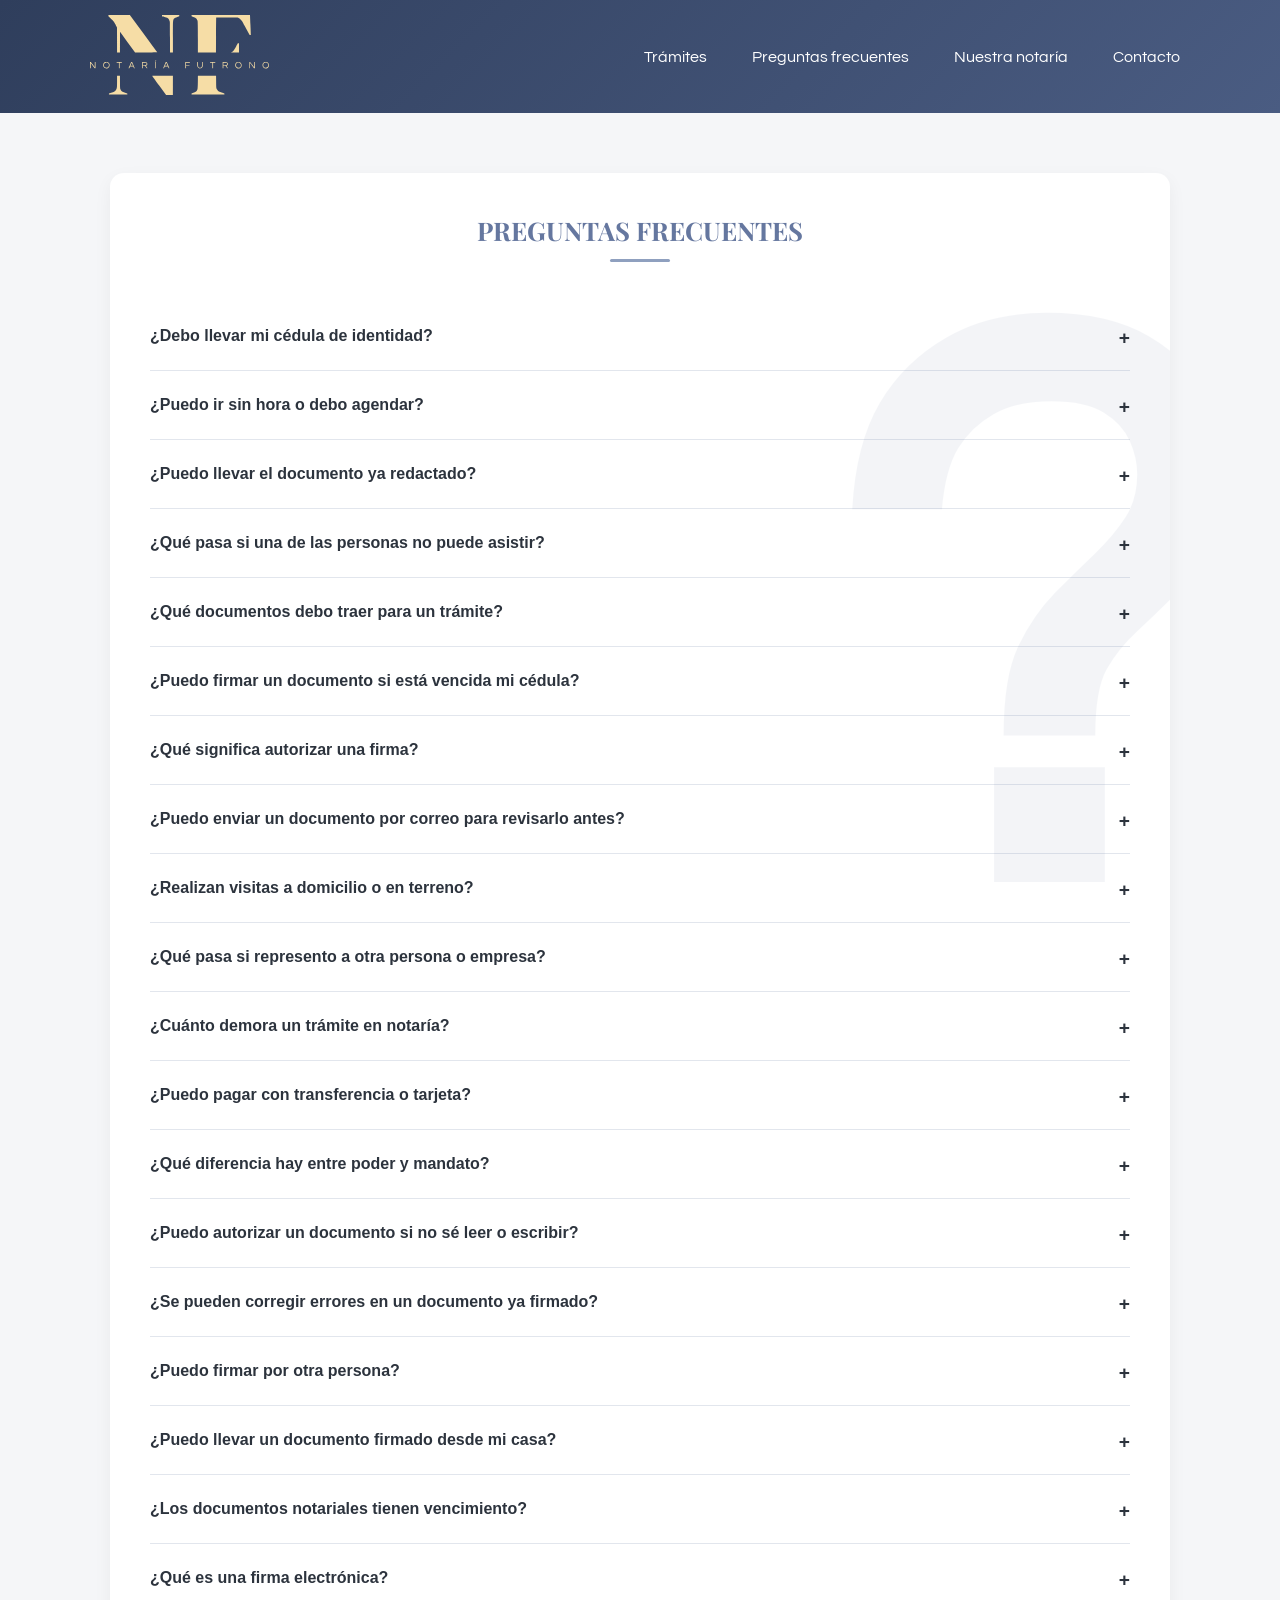
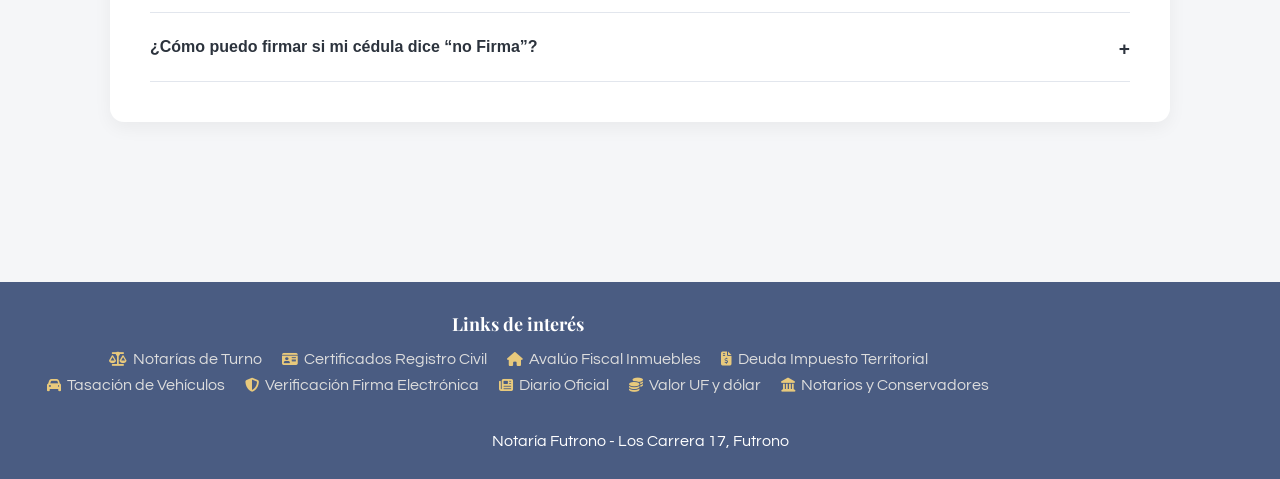
==== faq.html @ 1c9e5e02 "30/3 21:51" ====
<!DOCTYPE html>
<html lang="es">
<head>
    <meta charset="UTF-8">
    <title>Notaría Futrono</title>
    <meta name="viewport" content="width=device-width, initial-scale=1.0">
    <link rel="stylesheet" href="https://cdnjs.cloudflare.com/ajax/libs/font-awesome/6.5.0/css/all.min.css">
    <link rel="stylesheet" href="styles.css">
    <link rel="icon" href="/Carrusel/LOGO NOTARÍA FUTRONO.svg" type="image/png">
    <link rel="preconnect" href="https://fonts.googleapis.com">
    <link rel="preconnect" href="https://fonts.gstatic.com" crossorigin>
    <link href="https://fonts.googleapis.com/css2?family=Playfair+Display:ital,wght@0,400..900;1,400..900&family=Questrial&display=swap" rel="stylesheet">
</head>

<body class="site-body">

        <!-- ================= HEADER ================= -->
    <header class="site-header">
        <div class="header-inner">
            <a href="index.html">
                <img src="Carrusel/LOGO NOTARÍA FUTRONO.svg" alt="Logo Notaría" class="logo-image">
            </a>
            <button class="menu-toggle" aria-label="Abrir menú">
                <span class="bar"></span>
                <span class="bar"></span>
                <span class="bar"></span>
            </button>

            <nav class="main-navigation" id="mainNav">
                <ul class="nav-list">

                    <li class="nav-item">
                        <a href="tramites.html" class="nav-link">Trámites</a>
                    </li>

                    <li class="nav-item">
                        <a href="faq.html" class="nav-link">Preguntas frecuentes</a>
                    </li>

                    <li class="nav-item">
                        <a href="notaria.html" class="nav-link">Nuestra notaría</a>
                    </li>

                    <li class="nav-item">
                        <a href="index.html#contacto" class="nav-link">Contacto</a>
                    </li>

                </ul>
            </nav>

        </div>
    </header>

    <main class="site-main">
        <div class="content-wrapper">
            <section id="preguntas" class="section section-faq">
                <h2 class="faq-title">PREGUNTAS FRECUENTES</h2>

                <div class="faq-item">
                    <button class="faq-question">
                        ¿Debo llevar mi cédula de identidad?
                    </button>
                    <div class="faq-answer">
                        <p>
                            Sí. Es obligatorio presentar su cédula de identidad vigente y en buen estado para realizar cualquier trámite en notaría.
                        </p>
                    </div>
                </div>

                <div class="faq-item">
                    <button class="faq-question">
                        ¿Puedo ir sin hora o debo agendar?
                    </button>
                    <div class="faq-answer">
                        <p>
                            Puede asistir sin hora, ya que la atención de instrumentos privados es por orden de llegada. Sin embargo, también puede agendar o coordinar previamente por correo electrónico.
                        </p>
                    </div>
                </div>

                <div class="faq-item">
                    <button class="faq-question">
                        ¿Puedo llevar el documento ya redactado?
                    </button>
                    <div class="faq-answer">
                        <p>
                            Sí. Puede traer su documento listo para firma o solicitar que sea redactado en la notaría.
                        </p>
                    </div>
                </div>

                <div class="faq-item">
                    <button class="faq-question">
                        ¿Qué pasa si una de las personas no puede asistir?
                    </button>
                    <div class="faq-answer">
                        <p>
                            En ese caso, puede otorgarse un poder o mandato para que otra persona actúe en su representación. Tratándose de documentos privados, también existe la alternativa de firma electrónica. En estos casos, una de las partes puede firmar el documento en la notaría, el cual luego será enviado con firma electrónica avanzada a la otra parte, quien podrá firmar en otra notaría.
                        </p>
                    </div>
                </div>

                <div class="faq-item">
                    <button class="faq-question">
                        ¿Qué documentos debo traer para un trámite?
                    </button>
                    <div class="faq-answer">
                        <p>
                            Debe traer su cédula de identidad y todos los antecedentes necesarios según el trámite, como datos de las partes, documentos del bien, contratos, entre otros 
                        </p>
                    </div>
                </div>

                <div class="faq-item">
                    <button class="faq-question">
                        ¿Puedo firmar un documento si está vencida mi cédula?
                    </button>
                    <div class="faq-answer">
                        <p>
                            No. Para realizar trámites notariales, su cédula de identidad debe encontrarse vigente y en buen estado
                        </p>
                    </div>
                </div>

                <div class="faq-item">
                    <button class="faq-question">
                        ¿Qué significa autorizar una firma?
                    </button>
                    <div class="faq-answer">
                        <p>
                            Significa que el notario certifica que la firma en el documento corresponde a la persona que la suscribe, otorgándole validez legal.
                        </p>
                    </div>
                </div>

                <div class="faq-item">
                    <button class="faq-question">
                        ¿Puedo enviar un documento por correo para revisarlo antes?
                    </button>
                    <div class="faq-answer">
                        <p>
                            Sí. Puede enviar su documento por correo electrónico para revisión previa, lo que facilita y agiliza su atención en la notaría.
                        </p>
                    </div>
                </div>

                <div class="faq-item">
                    <button class="faq-question">
                        ¿Realizan visitas a domicilio o en terreno?
                    </button>
                    <div class="faq-answer">
                        <p>
                            Sí. Se realizan visitas a domicilio o en terreno, previa coordinación y sujeto a disponibilidad. 
                        </p>
                    </div>
                </div>

                <div class="faq-item">
                    <button class="faq-question">
                        ¿Qué pasa si represento a otra persona o empresa?
                    </button>
                    <div class="faq-answer">
                        <p>
                            Debe acreditar la representación mediante el documento correspondiente, como un poder o mandato vigente. En el caso de empresas, se solicita certificado de vigencia con una antigüedad máxima de 6 meses.
                        </p>
                    </div>
                </div>

                <div class="faq-item">
                    <button class="faq-question">
                        ¿Cuánto demora un trámite en notaría?
                    </button>
                    <div class="faq-answer">
                        <p>
                            Depende del tipo de trámite. Los documentos simples se realizan en el momento, mientras que aquellos que requieren redacción pueden demorar desde el mismo día hasta 24 horas.
                        </p>
                    </div>
                </div>

                <div class="faq-item">
                    <button class="faq-question">
                        ¿Puedo pagar con transferencia o tarjeta?
                    </button>
                    <div class="faq-answer">
                        <p>
                            Sí. Se aceptan distintos medios de pago, como efectivo, transferencia electrónica y tarjetas, según disponibilidad.
                        </p>
                    </div>
                </div>

                <div class="faq-item">
                    <button class="faq-question">
                        ¿Qué diferencia hay entre poder y mandato?
                    </button>
                    <div class="faq-answer">
                        <p>
                            El poder es para gestiones específicas y generalmente de menor formalidad, mientras que el mandato puede otorgar facultades más amplias y suele formalizarse en escritura pública.
                        </p>
                    </div>
                </div>

                <div class="faq-item">
                    <button class="faq-question">
                        ¿Puedo autorizar un documento si no sé leer o escribir?
                    </button>
                    <div class="faq-answer">
                        <p>
                            Sí, pero se deben cumplir formalidades especiales. En estos casos, el notario debe asegurarse de que la persona comprenda el contenido del documento.
                        </p>
                    </div>
                </div>

                <div class="faq-item">
                    <button class="faq-question">
                        ¿Se pueden corregir errores en un documento ya firmado?
                    </button>
                    <div class="faq-answer">
                        <p>
                            No directamente. Si el documento ya fue firmado, generalmente se debe realizar uno nuevo o una rectificación formal.
                        </p>
                    </div>
                </div>

                <div class="faq-item">
                    <button class="faq-question">
                        ¿Puedo firmar por otra persona?
                    </button>
                    <div class="faq-answer">
                        <p>
                            Solo si cuenta con un poder o mandato vigente que lo autorice expresamente.
                        </p>
                    </div>
                </div>

                <div class="faq-item">
                    <button class="faq-question">
                        ¿Puedo llevar un documento firmado desde mi casa?
                    </button>
                    <div class="faq-answer">
                        <p>
                            No. Para que el documento tenga validez notarial, la firma debe realizarse en presencia del notario. Por eso, no se aceptan documentos firmados previamente fuera de la notaría.
                        </p>
                    </div>
                </div>

                <div class="faq-item">
                    <button class="faq-question">
                        ¿Los documentos notariales tienen vencimiento?
                    </button>
                    <div class="faq-answer">
                        <p>
                            Depende del documento. Algunos tienen plazo (como poderes), y otros no, pero pueden perder vigencia práctica con el tiempo.
                        </p>
                    </div>
                </div>

                <div class="faq-item">
                    <button class="faq-question">
                        ¿Qué es una firma electrónica?
                    </button>
                    <div class="faq-answer">
                        <p>
                            Es una forma digital de firmar documentos, que tiene la misma validez legal que una firma presencial, según la normativa vigente.
                        </p>
                    </div>
                </div>

                <div class="faq-item">
                    <button class="faq-question">
                        ¿Cómo puedo firmar si mi cédula dice “no Firma”?
                    </button>
                    <div class="faq-answer">
                        <p>
                            En caso de que, la persona no firme, o tenga dificultad para hacerlo, otra persona debe firmar a su ruego, de igual modo quien no firma estampará la impresión de su digito pulgar derecho a continuación de quien firma a su Ruego. La persona que firma debe tener la mayoría de edad y obviamente firmar.
                        </p>
                    </div>
                </div>

            </section>
        </div>
    </main>


    <!-- ================= FOOTER ================= -->
    <footer class="site-footer">
        <div class="footer-container">
            <div class="footer-links">
                <h2 class="footer-title">Links de interés</h2>

                <ul class="footer-links-list">
                    <li><a href="https://notariosyconservadores.cl/wp-content/uploads/2026/02/TURNOS.pdf"><i class="fas fa-balance-scale"></i> Notarías de Turno</a></li>
                    <li><a href="https://www.registrocivil.cl"><i class="fas fa-id-card"></i> Certificados Registro Civil</a></li>
                    <li><a href="https://www.sii.cl/servicios_online/1048-.html"><i class="fas fa-home"></i> Avalúo Fiscal Inmuebles</a></li>
                    <li><a href="https://www.tgr.cl/tramites-tgr/certificado-de-deuda-de-contribuciones/"><i class="fas fa-file-invoice-dollar"></i> Deuda Impuesto Territorial</a></li>
                    <li><a href="https://www.sii.cl/servicios_online/1049-.html"><i class="fas fa-car"></i> Tasación de Vehículos</a></li>
                    <li><a href="https://www4.sii.cl/validanotifInternet/"><i class="fas fa-shield-alt"></i> Verificación Firma Electrónica</a></li>
                    <li><a href="https://www.diariooficial.interior.gob.cl/#close"><i class="fas fa-newspaper"></i> Diario Oficial</a></li>
                    <li><a href="https://www.bcentral.cl/inicio"><i class="fas fa-coins"></i> Valor UF y dólar</a></li>
                    <li><a href="https://notariosyconservadores.cl"><i class="fas fa-landmark"></i> Notarios y Conservadores</a></li>
                </ul>

            </div>
            <p class="footer-text">Notaría Futrono - Los Carrera 17, Futrono</p>
        </div>
    </footer>

    <script>
        const toggle = document.querySelector(".menu-toggle");
        const nav = document.getElementById("mainNav");

        toggle.addEventListener("click", () => {
            nav.classList.toggle("active");
            toggle.classList.toggle("active");
        });
    </script>

    <script>
        const faqItems = document.querySelectorAll(".faq-item");

        faqItems.forEach(item => {
            const question = item.querySelector(".faq-question");

            question.addEventListener("click", () => {
                item.classList.toggle("active");
            });
        });
    </script>

    <script>
        let lastScroll = 0;
        const header = document.querySelector(".site-header");

        window.addEventListener("scroll", () => {
            const currentScroll = window.pageYOffset;

            if (currentScroll > lastScroll && currentScroll > 50) {
                // bajando
                header.classList.add("hidden");
            } else {
                // subiendo
                header.classList.remove("hidden");
            }

            lastScroll = currentScroll;
        });
    </script>
</body>
</html>
---- styles.css ----
:root {
    --color-primary: #65779F;
    --color-primary-light: #8FA0BF;
    --color-primary-dark: #4A5C82;

    /* Color del logo (acento cálido elegante) */
    --color-accent: #F6DDA6;
    --color-accent-dark: #E8C97C;

    /* Fondos */
    --color-background: #F5F6F8;
    --color-surface: #FFFFFF;

    /* Texto */
    --color-text: #2C333D;
    --color-text-light: #5A6472;

    /* Neutros */
    --color-border: #E2E6ED;
    --color-white: #FFFFFF;
    --max-width: 1100px;
}

/* RESET */
* {
    margin: 0;
    padding: 0;
    box-sizing: border-box;
}

body {
    font-family: "Questrial", sans-serif;
    background: var(--color-background);
    color: var(--color-text);
}

h2{
    font-family: "Playfair Display", serif;
    font-optical-sizing: auto;
    font-style: normal;
}

/* ===============================
   HEADER BASE (mobile first)
================================= */

.site-header {
    background: linear-gradient(
        135deg,
        #2F3E5C,
        var(--color-primary-dark)
    );
    padding: 15px 20px;
    color: var(--color-white);
    z-index: 1000;
    position: sticky;
    top: 0;
    transition: transform 0.3s ease;
}
.site-header.hidden {
    transform: translateY(-100%);
}
.header-inner {
    max-width: 1100px;
    margin: auto;
    display: flex;
    align-items: center;
    justify-content: space-between;
    position: relative;
}

.logo-image {
    height: 80px;
    max-width: 100%;
}
.logo-image-hero {
    height: 120px;
    max-width: 100%;
}

/* ===============================
   MENU BUTTON
================================= */

.menu-toggle {
    background: none;
    border: none;
    color: white;
    font-size: 1.8rem;
    cursor: pointer;
}

/* ===============================
   NAV MOBILE (ACORDEÓN)
================================= */

.main-navigation {
    position: absolute;
    top: 100%;
    left: 0;
    width: 100%;
    background: var(--color-primary);

    max-height: 0;
    overflow: hidden;
    transition: max-height 0.4s ease;
    z-index: 1100;
}

.main-navigation.active {
    max-height: 1000px;
}

.nav-list {
    list-style: none;
    display: flex;
    flex-direction: column;
    padding: 15px;
    gap: 15px;
}

.nav-link {
    text-decoration: none;
    color: white;
    padding: 10px;
    border-radius: 6px;
    transition: 0.3s ease;
}

.nav-link:hover {
    background: var(--color-primary-dark);
}

/* ===============================
   DROPDOWN (ACORDEÓN)
================================= */

.dropdown {
    position: relative;
}

.dropdown-menu {
    list-style: none;
    margin-top: 8px;

    max-height: 0;
    overflow: hidden;
    transition: max-height 0.35s ease;
}

/* Activación en móvil */
.dropdown.active .dropdown-menu {
    max-height: 500px;
}

.dropdown-menu li a {
    display: block;
    padding: 8px 15px;
    color: white;
    text-decoration: none;
    font-size: 0.95rem;
}

.dropdown-menu li a:hover {
    background: rgba(255,255,255,0.15);
}

/* ===============================
   DESKTOP
================================= */

@media (min-width: 900px) {

    .menu-toggle {
        display: none;
    }

    .main-navigation {
        position: static;
        background: transparent;
        width: auto;

        max-height: none;
        overflow: visible;
    }

    .nav-list {
        flex-direction: row;
        padding: 0;
        gap: 25px;
    }

    /* Dropdown desktop animado */

    .dropdown-menu {
        position: absolute;
        top: 100%;
        left: 0;
        background: var(--color-white);
        min-width: 220px;
        box-shadow: 0 8px 20px rgba(0,0,0,0.08);
        border-radius: 10px;
        padding: 0;

        max-height: 0;
        overflow: hidden;
        transition: max-height 0.35s ease;
        z-index: 2000;
    }

    .dropdown-menu li a {
        padding: 10px 20px;
        color: var(--color-text);
    }

    .dropdown-menu li a:hover {
        background: var(--color-primary-light);
        color: var(--color-primary-dark);
    }

    .dropdown:hover .dropdown-menu {
        max-height: 500px;
    }
}

/* ===============================
   SECCIÓN HERO PRINCIPAL
================================= */

.hero-container{
    background-color: rgba(74, 92, 130, 0.569);
    padding: 60px;
    width: 80%;
    justify-self: center;
}

.hero-section {
    background-image: url("Carrusel/2.jpg");
    background-size: cover;
    background-position: center;
    background-repeat: no-repeat;
    padding: 100px 20px;
    text-align: center;
    color: var(--color-white);
}
.hero-section a{
    color: white;
    text-decoration: underline;
    text-shadow: 1px 1px 1px white
}

.hero-content {
    position: relative;
    z-index: 2;
    max-width: var(--max-width);
    margin: auto;
}

.hero-title {
    font-size: 3rem;
    margin-bottom: 15px;
}

.hero-subtitle {
    font-size: 1.3rem;
    margin-bottom: 25px;
}

.hero-layout {
    display: flex;
    align-items: center;
    justify-content: space-between;
    gap: 40px;
}

.hero-left {
    flex: 1;
}

.hero-right {
    flex: 1;
}

.hero-box {
    background: transparent;
    border-left: 3px solid #c5a46d;
    padding-left: 20px;
    line-height: 1.7;
    text-align: justify;
}

.hero-box p {
    margin-bottom: 12px;
    color: #FFF; /* mucho mejor contraste */
}

.hero-info {
    margin-top: 35px;
    display: flex;
    flex-wrap:nowrap;
    justify-content: center;
    align-content: center;
    flex-direction: column;
    gap: 18px 35px;
    font-size: 0.95rem;
    justify-self: center;
}

.hero-info-item {
    color: var(--color-white);
    opacity: 0.95;
}

.hero-info-item strong {
    font-weight: 600;
    color: var(--color-accent);
    margin-right: 4px;
}

/* ===============================
   MAIN WRAPPER
================================= */

.site-main {
    padding: 60px 20px;
}

.content-wrapper {
    max-width: var(--max-width);
    margin: auto;
    padding: 0 20px;
}

/* ===============================
   SECTIONS
================================= */

.section {
    background: var(--color-surface);
    padding: 40px;
    margin-bottom: 40px;
    border-radius: 14px;
    box-shadow: 0 6px 18px rgba(0,0,0,0.05);
    transition: transform 0.3s ease;
    width: 100%;
}

.section:hover {
    transform: translateY(-3px);
}

.section-title {
    font-size: 1.6rem;
    margin-bottom: 20px;
    color: var(--color-primary);
    border-bottom: 2px solid var(--color-primary-light);
    padding-bottom: 8px;
}

/* ===============================
   BUTTONS
================================= */

.form-button {
    background: linear-gradient(135deg, var(--color-primary), var(--color-primary-dark));
    color: white;
    padding: 10px 18px;
    border-radius: 8px;
    border: none;
    cursor: pointer;
    transition: 0.3s;
    font-family: 'Questrial'
}

.form-button:hover {
    transform: translateY(-2px);
    box-shadow: 0 4px 12px rgba(0,0,0,0.2);
}

/* ===============================
   FOOTER
================================= */

.site-footer {
    background: var(--color-primary-dark);
    color: white;
    padding: 30px;
    text-align: center;
    margin-top: 60px;
}

/* ===============================
   RESPONSIVE
================================= */

@media (max-width: 768px) {

    .hero-container{
        width: 100%
    }
    .hero-title{
        font-size: 2rem;
    }

    .hero-layout {
        flex-direction: column;
        text-align: center;
    }

    .hero-right {
        width: 100%;
    }

    .hero-box {
        margin-top: 20px;
    }

    .hero-info {
        flex-direction: column;
        align-items: center;
        gap: 12px;
        font-size: 0.9rem;
    }

    .section {
        padding: 25px;
    }

        .menu-toggle {
        display: flex;
        flex-direction: column;
        justify-content: space-between;
        width: 28px;
        height: 22px;
        background: none;
        border: none;
        cursor: pointer;
    }

    .menu-toggle .bar {
        height: 3px;
        width: 100%;
        background: white;
        border-radius: 3px;
        transition: all 0.35s ease;
    }

    /* Estado activo (cuando el menú está abierto) */

    .menu-toggle.active .bar:nth-child(1) {
        transform: translateY(9px) rotate(45deg);
    }

    .menu-toggle.active .bar:nth-child(2) {
        opacity: 0;
    }

    .menu-toggle.active .bar:nth-child(3) {
        transform: translateY(-9px) rotate(-45deg);
    }

}

/* ===============================
   FAQ SECTION
================================= */

.section-faq {
    background: var(--color-white);
    position: relative;
    overflow: hidden;
}

.section-faq::before {
    content: "?";
    position: absolute;
    font-size: 800px;
    font-weight: 700;

    top: 30%;
    right: -60px;
    transform: translateY(-50%);

    color: #65779F;
    opacity: 0.07;

    pointer-events: none;
}

.faq-title {
    text-align: center;
    font-size: 1.6rem;
    margin-bottom: 40px;
    color: var(--color-primary);
    position: relative;
}

.faq-title::after {
    content: "";
    width: 60px;
    height: 3px;
    background: var(--color-primary-light);
    display: block;
    margin: 12px auto 0;
    border-radius: 3px;
}

/* FAQ ITEMS */

.faq-item {
    border-bottom: 1px solid var(--color-border);
    padding: 15px 0;
}

.faq-question {
    width: 100%;
    background: none;
    border: none;
    text-align: left;
    font-size: 1rem;
    font-weight: 600;
    color: var(--color-text);
    cursor: pointer;
    padding: 10px 0;
    position: relative;
    transition: 0.3s;
}

.faq-question:hover {
    color: var(--color-primary);
}

/* Icono + */

.faq-question::after {
    content: "+";
    position: absolute;
    right: 0;
    font-size: 1.2rem;
    transition: transform 0.3s ease;
}

/* Rotación cuando está activo */

.faq-item.active .faq-question::after {
    transform: rotate(45deg);
}

/* RESPUESTA (acordeón animado) */

.faq-answer {
    max-height: 0;
    overflow: hidden;
    transition: max-height 0.7s ease;
}

.faq-answer p {
    padding: 10px 0 15px 0;
    color: var(--color-text-light);
    line-height: 1.6;
}

/* Estado activo */

.faq-item.active .faq-answer {
    max-height: 300px;
}

/* ===============================
   CONTACT SECTION
================================= */

.section-contact {
    background: var(--color-white);
}

.section-contact {
    position: relative;
    overflow: hidden;
}

.section-contact::before {
    content: "";
    position: absolute;
    inset: 0;

    background-image: url("contacto.svg"); /* tu imagen */
    background-repeat: no-repeat;
    background-position: left -100px top -60px;
    background-size: 500px;

    pointer-events: none;
    opacity: 0.04;
}

.contact-grid {
    display: flex;
    flex-direction: column;
    gap: 40px;
    margin-bottom: 40px;
}

.contact-info h3 {
    font-size: 1rem;
    color: var(--color-primary);
    margin-top: 15px;
    margin-bottom: 5px;
}

.contact-info p {
    color: #555;
    line-height: 1.6;
}

/* FORM */

.contact-form {
    display: flex;
    flex-direction: column;
    gap: 20px;
}

.form-group {
    display: flex;
    flex-direction: column;
}

.form-label {
    margin-bottom: 6px;
    font-weight: 600;
    font-size: 0.9rem;
}

.form-input,
.form-textarea {
    padding: 10px;
    border-radius: 8px;
    border: 1px solid var(--color-border);
    font-family: inherit;
    transition: 0.3s;
}

.form-textarea {
    min-height: 120px;
    resize: vertical;
}

.form-input:focus,
.form-textarea:focus {
    outline: none;
    border-color: var(--color-primary);
    box-shadow: 0 0 0 2px rgba(101, 119, 159, 0.25);
}
.uploadcare--widget__button_type_open {
    background: linear-gradient(135deg, var(--color-primary), var(--color-primary-dark));
    color: white;
    border: none;
    padding: 10px 15px;
    border-radius: 5px;
    cursor: pointer;
    transition: 0.3s;
    
}
.uploadcare--widget__button_type_open:hover {
    transform: translateY(-2px);
    background: linear-gradient(135deg, var(--color-primary), var(--color-primary-dark));
}

/* MAPA */

.contact-map iframe {
    border-radius: 14px;
    box-shadow: 0 6px 18px rgba(0,0,0,0.05);
}

/* ===============================
   DESKTOP CONTACT
================================= */

@media (min-width: 900px) {

    .contact-grid {
        flex-direction: row;
        align-items: flex-start;
    }

    .contact-info {
        flex: 1;
    }

    .contact-form-wrapper {
        flex: 1;
    }
}

/* ===============================
   IMAGE LINKS SECTION
================================= */

.section-links {
    padding: 0;
}

.image-links-grid {
    display: grid;
    grid-template-columns: 1fr;
}

.image-card {
    position: relative;
    overflow: hidden;
    text-decoration: none;
    height: 320px;
}

.image-card img {
    width: 100%;
    height: 100%;
    object-fit: cover;
    transition: transform 0.6s ease;
}

/* Overlay base */

.overlay {
    position: absolute;
    inset: 0;
    display: flex;
    flex-direction: column;
    justify-content: center;
    align-items: center;
    gap: 15px;
    color: white;
    text-align: center;

    transition: background 0.4s ease;
}

.overlay h3 {
    font-size: 1.5rem;
    font-weight: 600;
    transition: transform 0.4s ease;
    text-shadow: rgba(0, 0, 0, 0.719) 3px 3px 3px;
}

/* Botón */

.overlay-button {
    padding: 8px 18px;
    background: var(--color-accent);
    color: var(--color-primary-dark);
    border-radius: 20px;
    font-size: 0.9rem;
    font-weight: 600;

    opacity: 0;
    transform: translateY(10px);
    transition: 0.4s ease;
}

.overlay-button:hover {
    background: var(--color-accent-dark);
}

/* Hover effects */

.image-card:hover img {
    transform: scale(1.08);
}

.image-card:hover .overlay {
    background: rgba(74, 92, 130, 0.75);
}

.image-card:hover .overlay-button {
    opacity: 1;
    transform: translateY(0);
}

/* ===============================
   DESKTOP GRID
================================= */

@media (min-width: 900px) {

    .image-links-grid {
        grid-template-columns: repeat(3, 1fr);
    }

    .image-card {
        height: 400px;
    }

}

.tramites-grid {
    display: grid;
    gap: 25px;
}

.tramite-card {
    border: 1px solid var(--color-border);
    border-radius: 12px;
    padding: 20px;
    background: var(--color-white);
    transition: 0.3s;
}

.tramite-card:hover {
    transform: translateY(-3px);
    box-shadow: 0 6px 18px rgba(0,0,0,0.08);
}

.tramite-card h3 {
    margin-bottom: 10px;
    color: var(--color-primary);
}

.tramite-card ul {
    margin: 13px 0;
    padding-left: 18px;
    color: var(--color-text-light);
}
.tramite-card li {
    margin: 5px 0;
    
    color: var(--color-text-light);
}
.tramite-card a {
    text-shadow: 1px 1px 1px var(--color-text-light);
    text-decoration: underline;
    color: var(--color-text-light)
}

.tramite-card a:hover {
    text-decoration: none;
}

.tramites-search {
    margin-bottom: 30px;
    display: flex;
    justify-content: center;
}

.tramites-search input {
    width: 100%;
    height: 50px;
    padding: 10px 14px;
    border-radius: 8px;
    border: 1px solid var(--color-border);
    font-family: inherit;
    font-size: 16px;
    transition: 0.3s;
}

.tramites-search input:focus {
    outline: none;
    border-color: var(--color-primary);
    box-shadow: 0 0 0 2px rgba(101, 119, 159, 0.25);
}
.site-main-notaria{
    background-image: url("Carrusel/2.jpg"); /* cambia esto */
    background-size: cover;
    background-position: center;
    min-height: 100vh;
}
.notaria-hero {
    min-height: 100vh;
    display: flex;
    align-items: center;
    color:#FFF;
}

.notaria-overlay {
    width: 100%;
    background-color: rgba(74, 92, 130, 0.569);
    padding: 60px 20px;
    display: flex;
    justify-content: left;
}
.notaria-box {
    max-width: 800px;
    padding: 30px;
    border-radius: 8px;
}
.notaria-title {
    margin-bottom: 20px;
    font-size: 3rem;
}

.notaria-text {
    text-align: justify;
    line-height: 1.7;
    margin-bottom: 5px;
}
.notaria-text a{
    text-decoration: underline;
    text-shadow: 1px 1px 1px white;
    color: white;
}

.notaria-text p {
    margin-bottom: 12px;
}
.notaria-text::after{
    content: "";
    width: 100%;
    height: 3px;
    background: var(--color-accent-dark);
    display: block;
    margin: 12px auto 0;
    border-radius: 3px;
}
.notaria-info {
    padding-top: 15px;
}

.notaria-info p {
    margin-bottom: 8px;
}
.notaria-info p strong{
    color: var(--color-accent)
}
@media (max-width: 768px) {
    .notaria-box {
        padding: 20px;
    }

    .notaria-overlay {
        padding: 40px 15px;
    }
}

.footer-links {
    max-width: 80%;
    justify-self: center;
    margin-bottom: 40px;
}

.footer-title {
    margin-bottom: 15px;
    font-size: 18px;
}

.footer-links-list {
    list-style: none;
    padding: 0;

    display: flex;
    flex-wrap: wrap;
    gap: 10px 20px; 
    justify-content: center;
}

.footer-links-list li {
    width: auto;
}

.footer-links-list a {
    text-decoration: none;
    color: #ddd;

    display: flex;
    align-items: center;
    gap: 6px;

    white-space: nowrap; /* evita que se corten en 2 líneas */
}

.footer-links-list a:hover {
    color: white;
}

.footer-links-list i {
    font-size: 14px;
}
.footer-links-list i{
    color: var(--color-accent-dark)
}
@media (max-width: 768px) {
    .footer-links-list {
        flex-direction: column;
    }
}
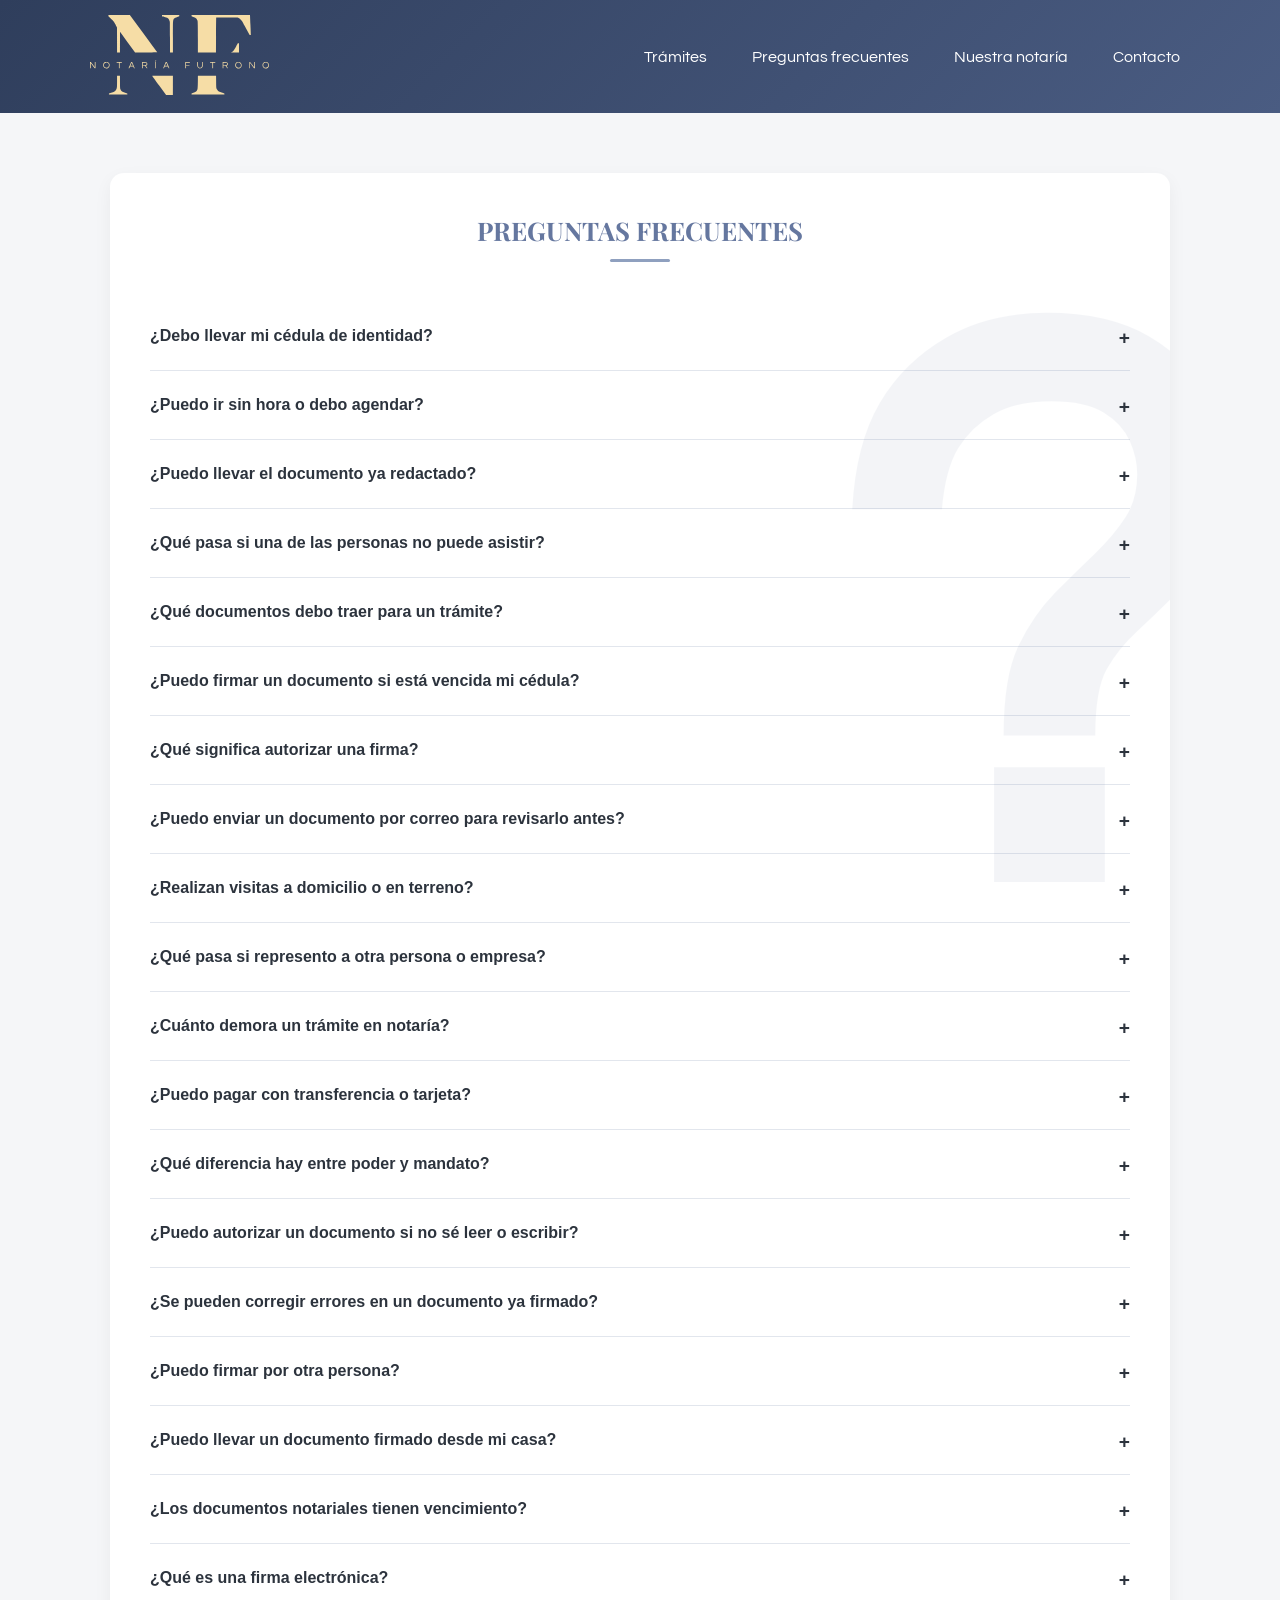
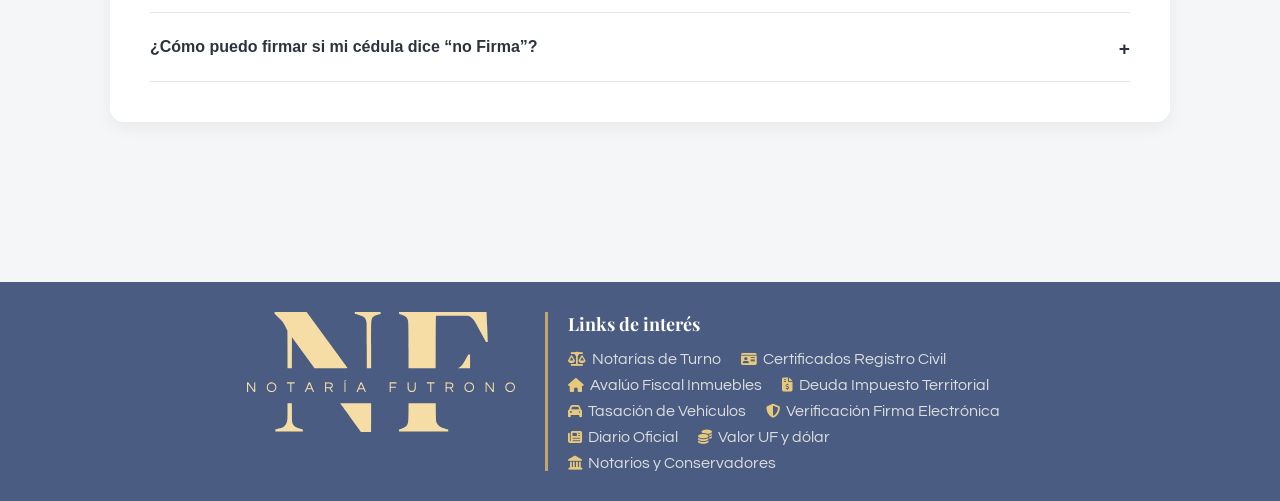
==== commit f9bac00c: "30/3 22:15" ====
--- a/faq.html
+++ b/faq.html
@@ -284,9 +284,9 @@
     <!-- ================= FOOTER ================= -->
     <footer class="site-footer">
         <div class="footer-container">
+            <img class="logo-image-hero" src="Carrusel/LOGO NOTARÍA FUTRONO.svg">
             <div class="footer-links">
                 <h2 class="footer-title">Links de interés</h2>
-
                 <ul class="footer-links-list">
                     <li><a href="https://notariosyconservadores.cl/wp-content/uploads/2026/02/TURNOS.pdf"><i class="fas fa-balance-scale"></i> Notarías de Turno</a></li>
                     <li><a href="https://www.registrocivil.cl"><i class="fas fa-id-card"></i> Certificados Registro Civil</a></li>
@@ -300,7 +300,6 @@
                 </ul>
 
             </div>
-            <p class="footer-text">Notaría Futrono - Los Carrera 17, Futrono</p>
         </div>
     </footer>
 
--- a/styles.css
+++ b/styles.css
@@ -930,11 +930,21 @@
         padding: 40px 15px;
     }
 }
+.footer-container{
+    display: flex;
+    flex-direction: row;
+    gap:30px;
+    justify-content: center;
+}
 
 .footer-links {
-    max-width: 80%;
+    max-width: 40%;
     justify-self: center;
-    margin-bottom: 40px;
+    display: flex;
+    flex-direction: column;
+    text-align: left;
+    border-left: 3px solid #c5a46d;
+    padding-left: 20px;
 }
 
 .footer-title {
@@ -949,7 +959,6 @@
     display: flex;
     flex-wrap: wrap;
     gap: 10px 20px; 
-    justify-content: center;
 }
 
 .footer-links-list li {
@@ -980,5 +989,19 @@
 @media (max-width: 768px) {
     .footer-links-list {
         flex-direction: column;
+        justify-content: center;
+    }
+    .footer-links{
+        max-width: 100%;
+        text-align: center;
+        border-left:none;
+        border-bottom: 3px solid #c5a46d;
+        padding-bottom: 20px;;
+    }
+    .footer-container{
+        flex-direction: column-reverse;
+    }
+    .footer-links-list li a{
+        justify-self: center;
     }
 }
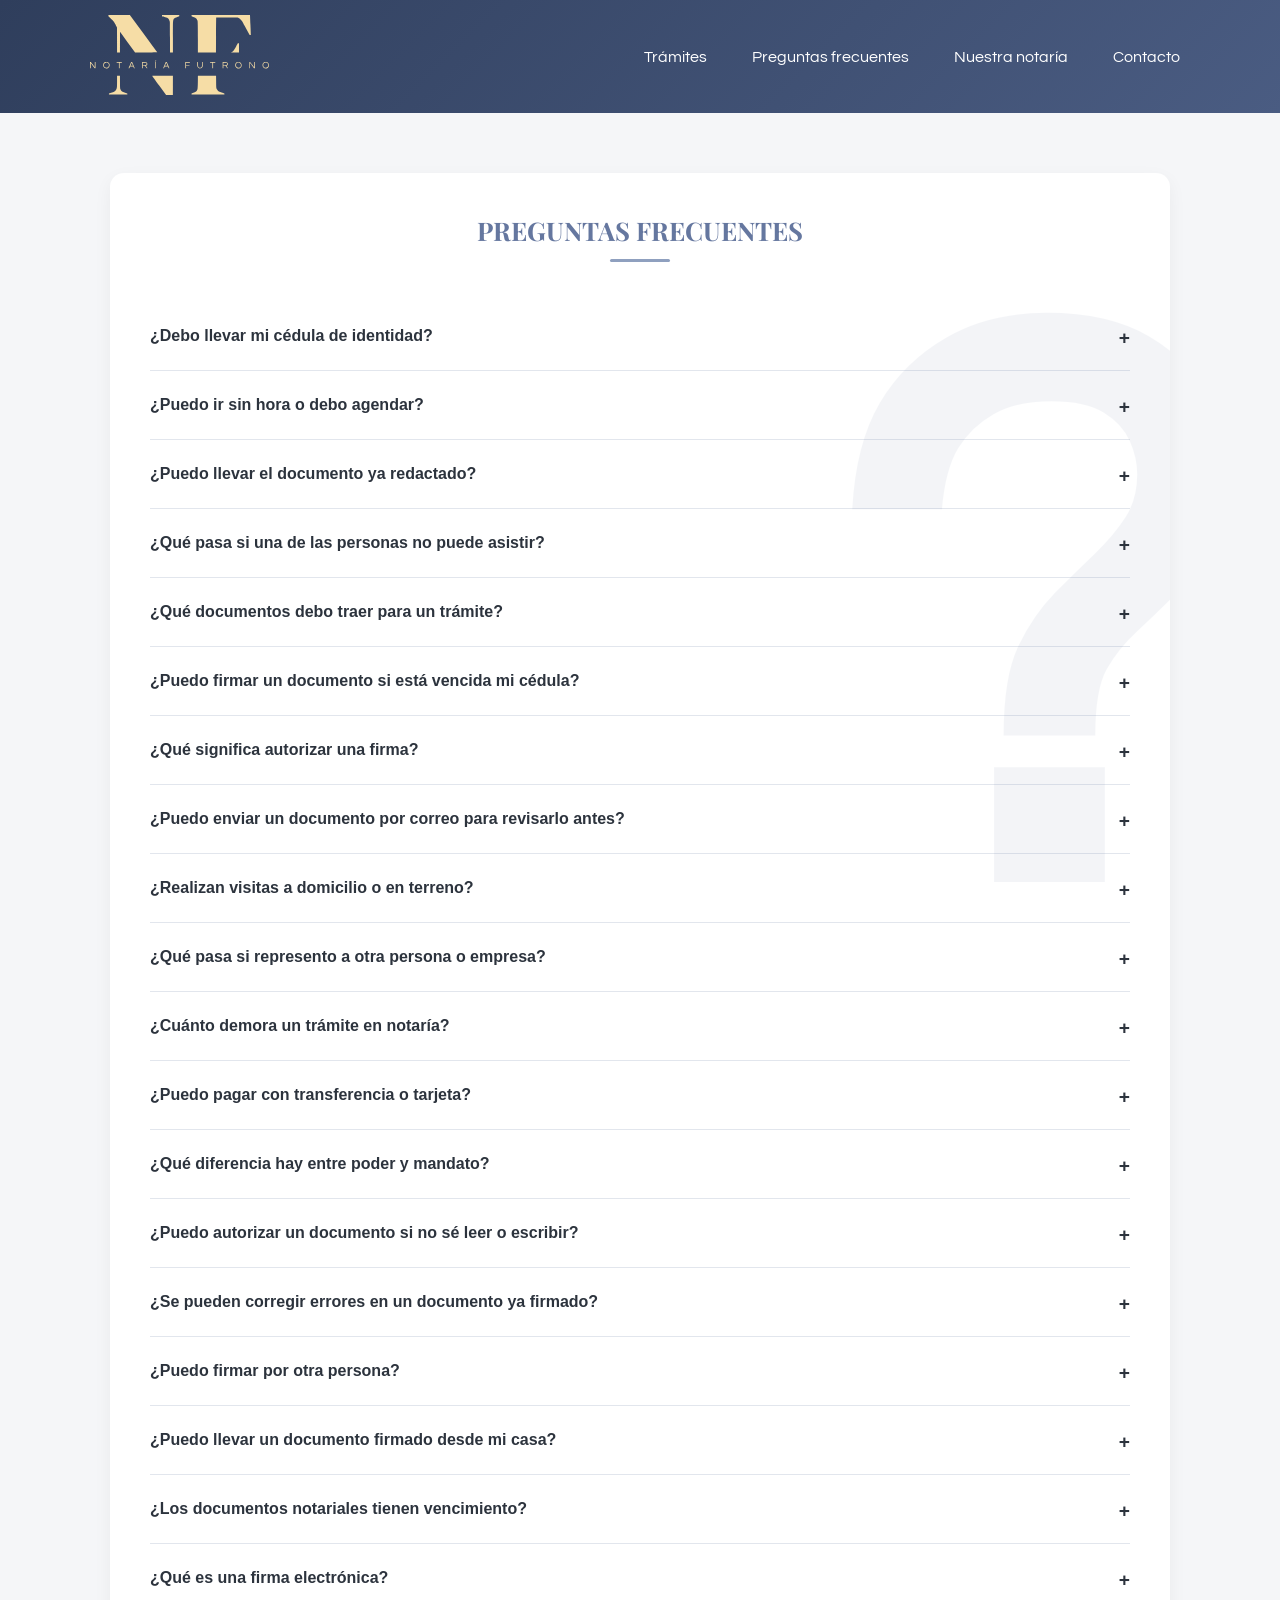
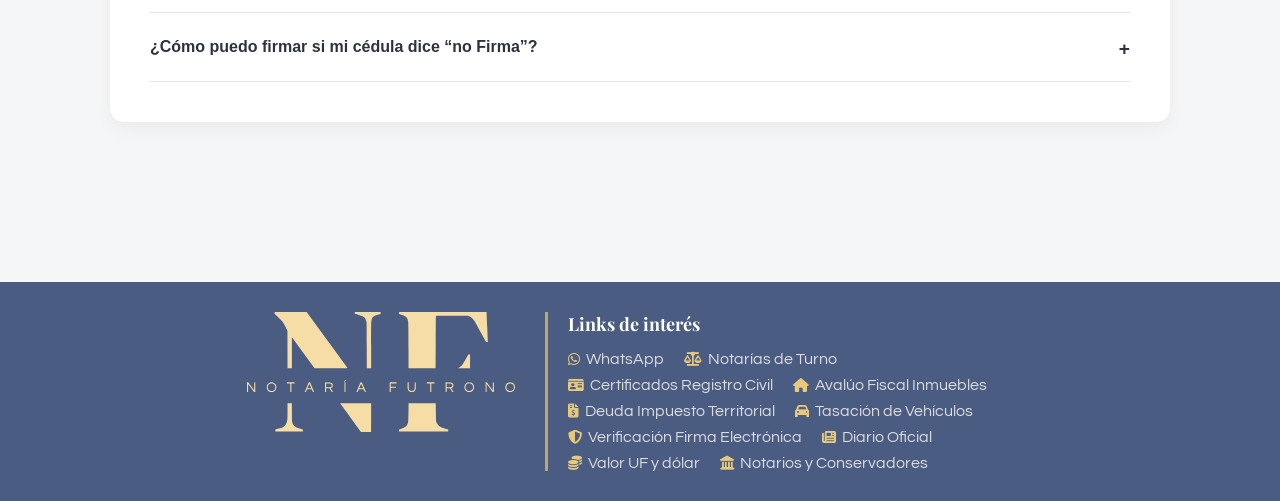
==== commit 46fa699d: "31/3 22:27" ====
--- a/faq.html
+++ b/faq.html
@@ -4,6 +4,7 @@
     <meta charset="UTF-8">
     <title>Notaría Futrono</title>
     <meta name="viewport" content="width=device-width, initial-scale=1.0">
+    <meta name="description" content="Notaría Futrono">
     <link rel="stylesheet" href="https://cdnjs.cloudflare.com/ajax/libs/font-awesome/6.5.0/css/all.min.css">
     <link rel="stylesheet" href="styles.css">
     <link rel="icon" href="/Carrusel/LOGO NOTARÍA FUTRONO.svg" type="image/png">
@@ -288,12 +289,13 @@
             <div class="footer-links">
                 <h2 class="footer-title">Links de interés</h2>
                 <ul class="footer-links-list">
+                    <li><a href="https://wa.me/message/VOYNBCRUXKW7G1"><i class="fa-brands fa-whatsapp"></i> WhatsApp</a></li>
                     <li><a href="https://notariosyconservadores.cl/wp-content/uploads/2026/02/TURNOS.pdf"><i class="fas fa-balance-scale"></i> Notarías de Turno</a></li>
                     <li><a href="https://www.registrocivil.cl"><i class="fas fa-id-card"></i> Certificados Registro Civil</a></li>
-                    <li><a href="https://www.sii.cl/servicios_online/1048-.html"><i class="fas fa-home"></i> Avalúo Fiscal Inmuebles</a></li>
+                    <li><a href="https://zeus.sii.cl/avalu_cgi/br/brc110.sh"><i class="fas fa-home"></i> Avalúo Fiscal Inmuebles</a></li>
                     <li><a href="https://www.tgr.cl/tramites-tgr/certificado-de-deuda-de-contribuciones/"><i class="fas fa-file-invoice-dollar"></i> Deuda Impuesto Territorial</a></li>
                     <li><a href="https://www.sii.cl/servicios_online/1049-.html"><i class="fas fa-car"></i> Tasación de Vehículos</a></li>
-                    <li><a href="https://www4.sii.cl/validanotifInternet/"><i class="fas fa-shield-alt"></i> Verificación Firma Electrónica</a></li>
+                    <li><a href="https://www.fojas.cl/index2.php"><i class="fas fa-shield-alt"></i> Verificación Firma Electrónica</a></li>
                     <li><a href="https://www.diariooficial.interior.gob.cl/#close"><i class="fas fa-newspaper"></i> Diario Oficial</a></li>
                     <li><a href="https://www.bcentral.cl/inicio"><i class="fas fa-coins"></i> Valor UF y dólar</a></li>
                     <li><a href="https://notariosyconservadores.cl"><i class="fas fa-landmark"></i> Notarios y Conservadores</a></li>
--- a/styles.css
+++ b/styles.css
@@ -574,6 +574,12 @@
     background: var(--color-white);
 }
 
+.section-contact a{
+    text-shadow: 1px 1px 1px var(--color-text-light);
+    text-decoration: underline;
+    color: var(--color-text-light)
+}
+
 .section-contact {
     position: relative;
     overflow: hidden;
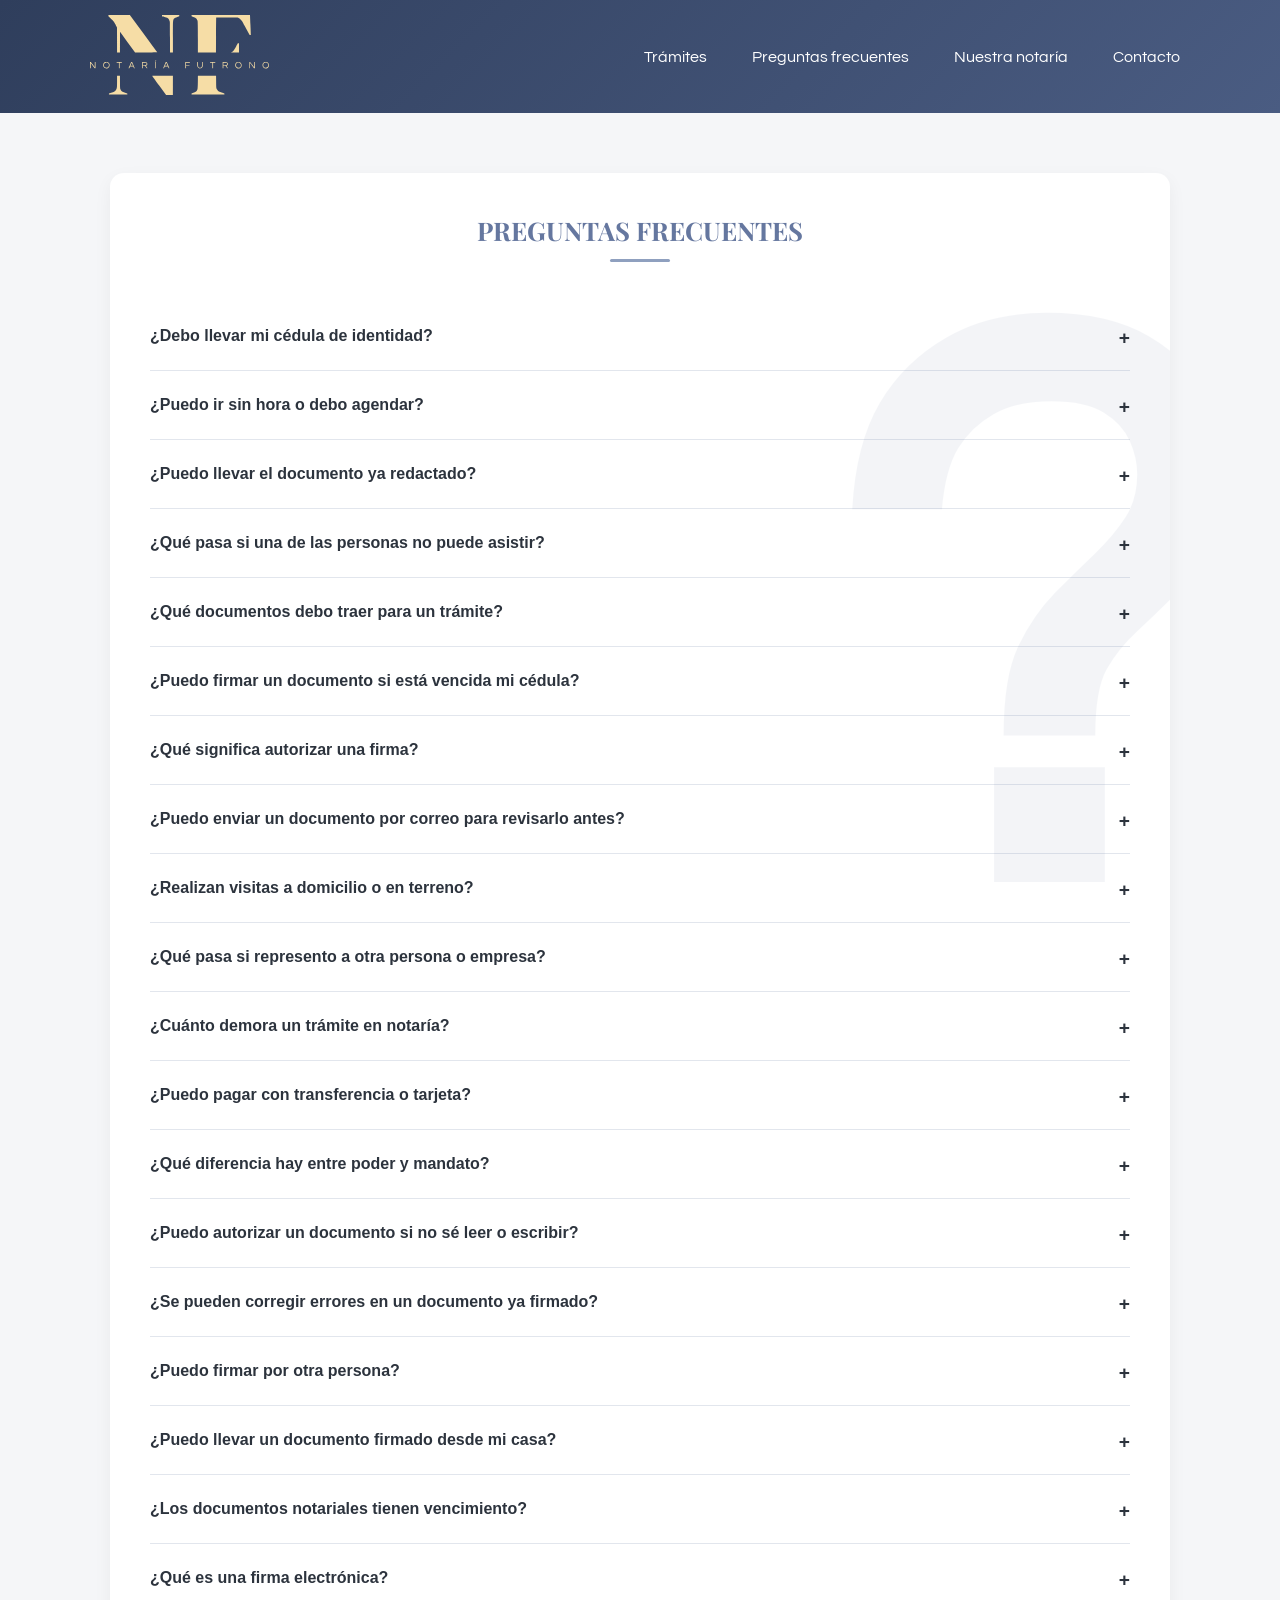
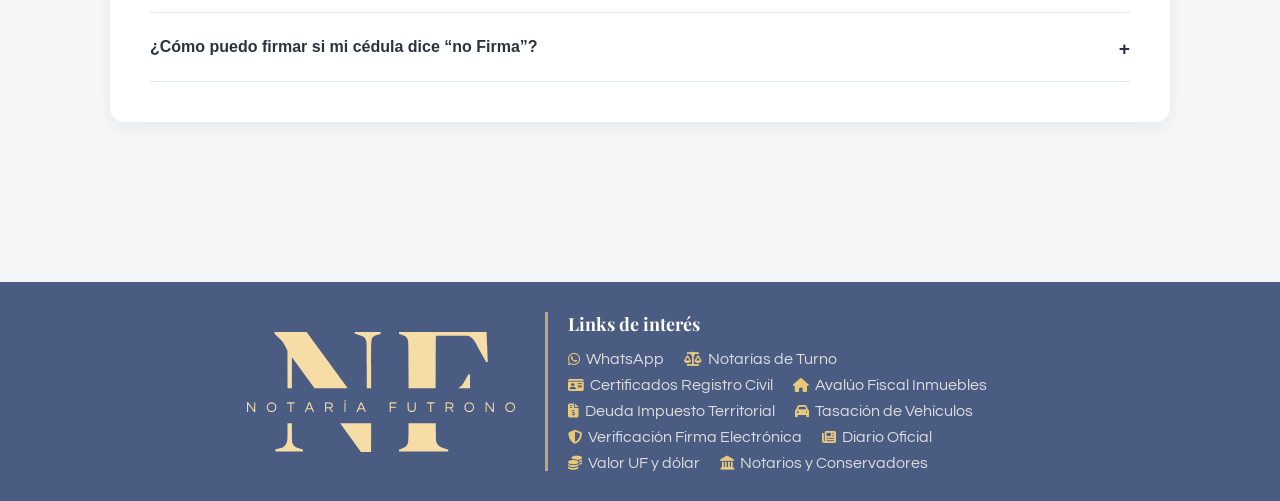
==== commit 0bcb5da0: "1/4 16:29" ====
--- a/faq.html
+++ b/faq.html
@@ -285,7 +285,7 @@
     <!-- ================= FOOTER ================= -->
     <footer class="site-footer">
         <div class="footer-container">
-            <img class="logo-image-hero" src="Carrusel/LOGO NOTARÍA FUTRONO.svg">
+            <img id="footer-img" class="logo-image-hero" src="Carrusel/LOGO NOTARÍA FUTRONO.svg">
             <div class="footer-links">
                 <h2 class="footer-title">Links de interés</h2>
                 <ul class="footer-links-list">
--- a/styles.css
+++ b/styles.css
@@ -242,6 +242,9 @@
     padding: 100px 20px;
     text-align: center;
     color: var(--color-white);
+    display: flex;
+    justify-content: center;
+    align-content: center;
 }
 .hero-section a{
     color: white;
@@ -992,6 +995,10 @@
 .footer-links-list i{
     color: var(--color-accent-dark)
 }
+#footer-img{
+    justify-self: center;
+    align-self: center;
+}
 @media (max-width: 768px) {
     .footer-links-list {
         flex-direction: column;
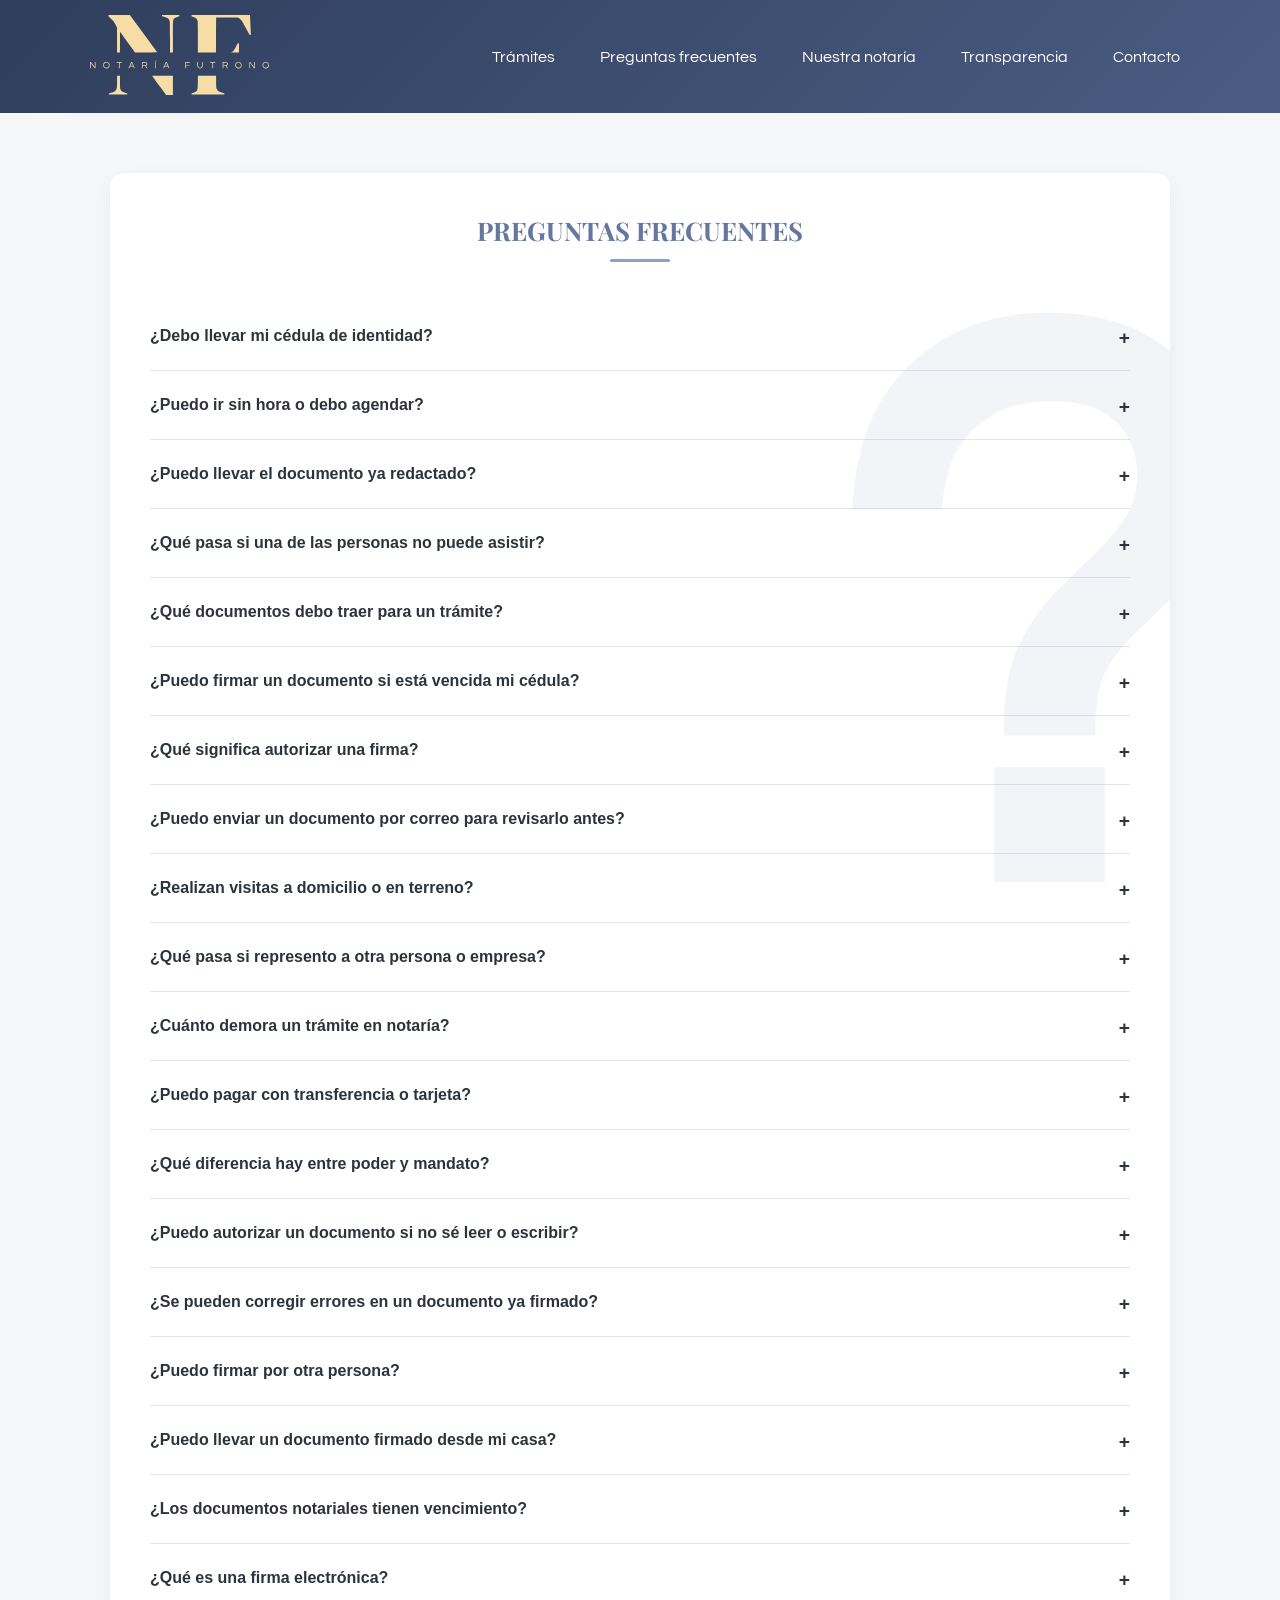
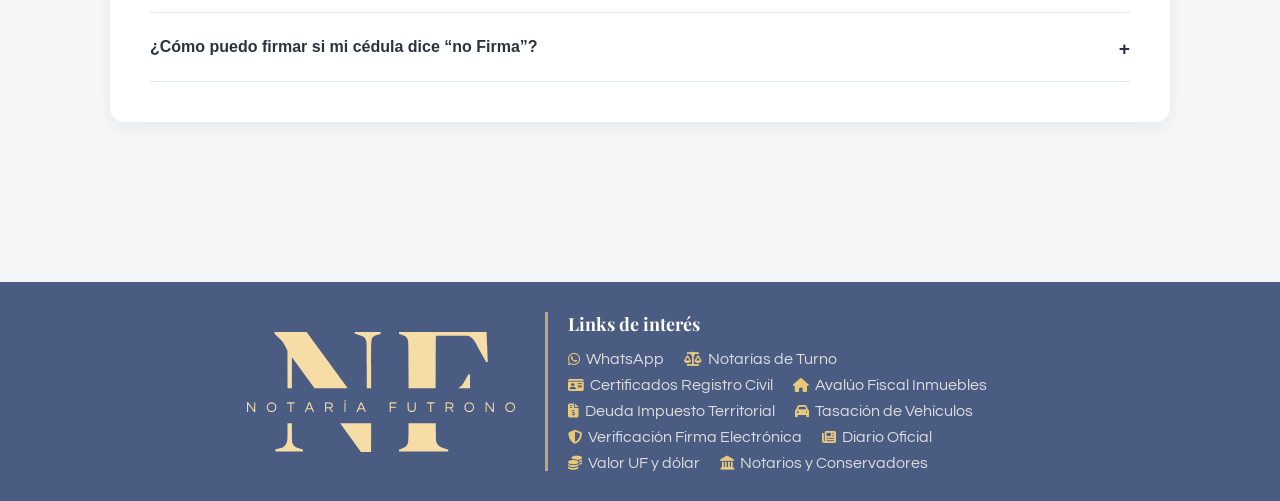
==== commit 671c4ce1: "28/7 17:09" ====
--- a/faq.html
+++ b/faq.html
@@ -40,6 +40,10 @@
 
                     <li class="nav-item">
                         <a href="notaria.html" class="nav-link">Nuestra notaría</a>
+                    </li>
+
+                    <li class="nav-item">
+                        <a href="transparencia.html" class="nav-link">Transparencia</a>
                     </li>
 
                     <li class="nav-item">
--- a/styles.css
+++ b/styles.css
@@ -1017,4 +1017,506 @@
     .footer-links-list li a{
         justify-self: center;
     }
+}
+
+/* ===============================
+   TRANSPARENCIA (LEY 21.772)
+   =============================== */
+.section-transparencia {
+    background: var(--color-white);
+    position: relative;
+    overflow: hidden;
+}
+
+.transparencia-header {
+    text-align: center;
+    margin-bottom: 35px;
+}
+
+.transparencia-badge {
+    display: inline-flex;
+    align-items: center;
+    gap: 8px;
+    background: #E6F4EA;
+    color: #137333;
+    padding: 6px 14px;
+    border-radius: 20px;
+    font-size: 0.85rem;
+    font-weight: 600;
+    margin-bottom: 15px;
+}
+
+.transparencia-badge i {
+    font-size: 0.9rem;
+}
+
+.section-subtitle-text {
+    font-size: 1.05rem;
+    color: var(--color-text-light);
+    max-width: 700px;
+    margin: 0 auto;
+    line-height: 1.6;
+}
+
+.transparencia-grid {
+    display: grid;
+    grid-template-columns: repeat(2, 1fr); /* 2 columnas en celulares para evitar scroll infinito */
+    gap: 12px;
+    margin-bottom: 35px;
+}
+
+@media (min-width: 768px) {
+    .transparencia-grid {
+        grid-template-columns: repeat(3, 1fr);
+        gap: 20px;
+    }
+}
+
+@media (min-width: 900px) {
+    .transparencia-grid {
+        grid-template-columns: repeat(4, 1fr);
+    }
+}
+
+.transparencia-card {
+    background: var(--color-surface);
+    border: 1px solid var(--color-border);
+    border-radius: 12px;
+    padding: 15px 10px; /* Más compacto en móvil */
+    text-align: center;
+    text-decoration: none;
+    color: var(--color-text);
+    transition: all 0.3s ease;
+    display: flex;
+    flex-direction: column;
+    align-items: center;
+    justify-content: center;
+    gap: 8px;
+}
+
+.transparencia-card:hover {
+    transform: translateY(-4px);
+    box-shadow: 0 8px 24px rgba(101, 119, 159, 0.12);
+    border-color: var(--color-primary-light);
+}
+
+.transparencia-card .icon-wrapper {
+    width: 40px; /* Más compacto en móvil */
+    height: 40px;
+    background: rgba(101, 119, 159, 0.1);
+    color: var(--color-primary);
+    border-radius: 50%;
+    display: flex;
+    align-items: center;
+    justify-content: center;
+    font-size: 1.15rem;
+    transition: all 0.3s ease;
+}
+
+.transparencia-card:hover .icon-wrapper {
+    background: var(--color-primary);
+    color: var(--color-white);
+}
+
+.transparencia-card h3 {
+    font-family: "Questrial", sans-serif;
+    font-size: 0.95rem; /* Ajustado para móviles */
+    font-weight: 600;
+    color: var(--color-primary-dark);
+}
+
+.transparencia-card p {
+    font-size: 0.72rem;
+    color: var(--color-text-light);
+    letter-spacing: 0.2px;
+    text-transform: uppercase;
+}
+
+@media (min-width: 768px) {
+    .transparencia-card {
+        padding: 25px 20px;
+        gap: 12px;
+    }
+    .transparencia-card .icon-wrapper {
+        width: 50px;
+        height: 50px;
+        font-size: 1.4rem;
+    }
+    .transparencia-card h3 {
+        font-size: 1.15rem;
+    }
+    .transparencia-card p {
+        font-size: 0.8rem;
+        letter-spacing: 0.5px;
+    }
+}
+
+.transparencia-cta {
+    text-align: center;
+}
+
+.transparencia-button {
+    display: inline-block;
+    background: linear-gradient(135deg, var(--color-primary), var(--color-primary-dark));
+    color: var(--color-white);
+    text-decoration: none;
+    padding: 12px 28px;
+    border-radius: 30px;
+    font-weight: 600;
+    font-size: 0.95rem;
+    transition: all 0.3s ease;
+    box-shadow: 0 4px 12px rgba(74, 92, 130, 0.15);
+}
+
+.transparencia-button:hover {
+    transform: translateY(-2px);
+    box-shadow: 0 6px 18px rgba(74, 92, 130, 0.25);
+    background: linear-gradient(135deg, var(--color-primary-light), var(--color-primary));
+}
+
+/* Alert Boxes & Banners */
+.alert-box {
+    display: flex;
+    flex-direction: column; /* Apilado en móvil */
+    gap: 12px;
+    padding: 15px;
+    border-radius: 12px;
+    margin-bottom: 25px;
+    line-height: 1.5;
+}
+
+.alert-box.info-blue {
+    background: #E8F0FE;
+    border: 1px solid #D2E3FC;
+    color: #1967D2;
+}
+
+.alert-box.info-green {
+    background: #E6F4EA;
+    border: 1px solid #CEEAD6;
+    color: #137333;
+}
+
+.alert-box.info-amber {
+    background: #FEF7E0;
+    border: 1px solid #FEEFC3;
+    color: #B06000;
+}
+
+.alert-box i {
+    font-size: 1.3rem;
+    margin-top: 2px;
+}
+
+.alert-box p {
+    font-size: 0.95rem;
+    margin: 0;
+    color: var(--color-text);
+}
+
+@media (min-width: 600px) {
+    .alert-box {
+        flex-direction: row;
+        padding: 20px;
+        gap: 15px;
+    }
+}
+
+/* Tablas */
+.table-wrapper {
+    background: var(--color-white);
+    border: 1px solid var(--color-border);
+    border-radius: 12px;
+    overflow: hidden;
+    margin-bottom: 25px;
+    box-shadow: 0 4px 12px rgba(0,0,0,0.02);
+}
+
+.transparencia-table {
+    width: 100%;
+    border-collapse: collapse;
+    font-size: 0.95rem;
+    text-align: left;
+}
+
+.transparencia-table th {
+    background: var(--color-primary-dark);
+    color: var(--color-white);
+    padding: 14px 20px;
+    font-weight: 600;
+}
+
+.transparencia-table td {
+    padding: 14px 20px;
+    border-top: 1px solid var(--color-border);
+    color: var(--color-text);
+}
+
+.transparencia-table tr:hover {
+    background: var(--color-background);
+}
+
+/* Comportamiento responsivo de la tabla para celulares */
+@media (max-width: 600px) {
+    .transparencia-table, 
+    .transparencia-table tbody, 
+    .transparencia-table tr, 
+    .transparencia-table td {
+        display: block;
+        width: 100%;
+    }
+    
+    .transparencia-table thead {
+        display: none; /* Ocultar cabeceras en móviles */
+    }
+    
+    .transparencia-table tr {
+        margin-bottom: 0px;
+        border-bottom: 2px solid var(--color-border);
+        padding: 10px 0;
+    }
+    
+    .transparencia-table tr:last-child {
+        border-bottom: none;
+    }
+    
+    .transparencia-table td {
+        display: flex;
+        justify-content: space-between;
+        align-items: flex-start;
+        gap: 15px;
+        padding: 10px 15px;
+        border-top: none;
+        text-align: right;
+    }
+    
+    .transparencia-table td::before {
+        content: attr(data-label);
+        font-weight: 600;
+        color: var(--color-primary-dark);
+        font-size: 0.85rem;
+        text-align: left;
+        min-width: 110px; /* Ancho mínimo para la etiqueta de la izquierda */
+        flex-shrink: 0; /* Evitar que se comprima la etiqueta */
+    }
+}
+
+/* Botones de Descarga */
+.download-btn {
+    display: inline-flex;
+    align-items: center;
+    gap: 8px;
+    background: var(--color-primary);
+    color: var(--color-white);
+    text-decoration: none;
+    padding: 8px 16px;
+    border-radius: 8px;
+    font-size: 0.85rem;
+    font-weight: 600;
+    transition: all 0.2s ease;
+}
+
+.download-btn:hover {
+    background: var(--color-primary-dark);
+}
+
+/* Tarjetas de Documento (Patrimonio) */
+.doc-grid {
+    display: grid;
+    grid-template-columns: 1fr;
+    gap: 20px;
+}
+
+@media (min-width: 768px) {
+    .doc-grid {
+        grid-template-columns: repeat(2, 1fr);
+    }
+}
+
+.doc-card {
+    background: var(--color-white);
+    border: 1px solid var(--color-border);
+    border-radius: 12px;
+    padding: 20px;
+    display: flex;
+    flex-direction: column;
+    gap: 15px;
+    box-shadow: 0 4px 12px rgba(0,0,0,0.02);
+}
+
+.doc-card-header {
+    display: flex;
+    gap: 15px;
+    align-items: flex-start;
+}
+
+.doc-icon {
+    width: 45px;
+    height: 45px;
+    background: rgba(101, 119, 159, 0.1);
+    color: var(--color-primary);
+    border-radius: 8px;
+    display: flex;
+    align-items: center;
+    justify-content: center;
+    font-size: 1.3rem;
+}
+
+.doc-info h3 {
+    font-size: 1rem;
+    font-weight: 600;
+    color: var(--color-text);
+    margin-bottom: 4px;
+    line-height: 1.4;
+}
+
+.doc-info span {
+    font-size: 0.75rem;
+    color: var(--color-text-light);
+    text-transform: uppercase;
+}
+
+.doc-card-footer {
+    display: flex;
+    justify-content: space-between;
+    align-items: center;
+    border-top: 1px solid var(--color-border);
+    padding-top: 12px;
+    margin-top: auto;
+}
+
+.doc-date {
+    font-size: 0.8rem;
+    color: var(--color-text-light);
+}
+
+/* Búsqueda en Índices */
+.search-box {
+    background: var(--color-background);
+    border: 1px solid var(--color-border);
+    border-radius: 12px;
+    padding: 15px; /* Más compacto en móvil */
+    margin-bottom: 30px;
+}
+
+.search-box h2 {
+    font-size: 1.2rem;
+    color: var(--color-primary-dark);
+    margin-bottom: 15px;
+}
+
+.search-form {
+    display: flex;
+    flex-direction: column; /* Apilado en móvil */
+    gap: 15px;
+}
+
+.search-form .form-group {
+    display: flex;
+    flex-direction: column;
+    gap: 6px;
+    width: 100%;
+}
+
+.search-form label {
+    font-size: 0.85rem;
+    font-weight: 600;
+    color: var(--color-text);
+}
+
+.search-form input {
+    height: 42px;
+    padding: 8px 12px;
+    border-radius: 8px;
+    border: 1px solid var(--color-border);
+    font-family: inherit;
+    font-size: 0.95rem;
+    width: 100%;
+}
+
+.search-form input:focus {
+    outline: none;
+    border-color: var(--color-primary);
+}
+
+.search-form .search-btn {
+    height: 42px;
+    background: var(--color-primary);
+    color: var(--color-white);
+    border: none;
+    border-radius: 8px;
+    padding: 0 24px;
+    font-weight: 600;
+    cursor: pointer;
+    transition: background 0.2s;
+    width: 100%; /* Ancho completo en móvil */
+}
+
+.search-form .search-btn:hover {
+    background: var(--color-primary-dark);
+}
+
+@media (min-width: 600px) {
+    .search-box {
+        padding: 25px;
+    }
+    
+    .search-form {
+        flex-direction: row;
+        align-items: flex-end;
+    }
+    
+    .search-form .group-year {
+        flex: 0 0 100px;
+    }
+    
+    .search-form .group-name {
+        flex: 1 1 250px;
+    }
+    
+    .search-form .search-btn {
+        width: auto;
+    }
+}
+
+/* Hub Inspector */
+.inspector-card {
+    background: var(--color-white);
+    border: 1px solid var(--color-border);
+    border-radius: 12px;
+    padding: 20px;
+    display: flex;
+    align-items: center;
+    gap: 15px;
+    margin-bottom: 25px;
+}
+
+.inspector-icon {
+    width: 45px;
+    height: 45px;
+    background: rgba(101, 119, 159, 0.1);
+    color: var(--color-primary);
+    border-radius: 50%;
+    display: flex;
+    align-items: center;
+    justify-content: center;
+    font-size: 1.2rem;
+}
+
+.inspector-info p {
+    margin: 0;
+}
+
+.inspector-info .title {
+    font-size: 0.75rem;
+    color: var(--color-text-light);
+    text-transform: uppercase;
+    letter-spacing: 0.5px;
+}
+
+.inspector-info .name {
+    font-size: 1.05rem;
+    font-weight: 600;
+    color: var(--color-text);
+    margin-top: 2px;
 }
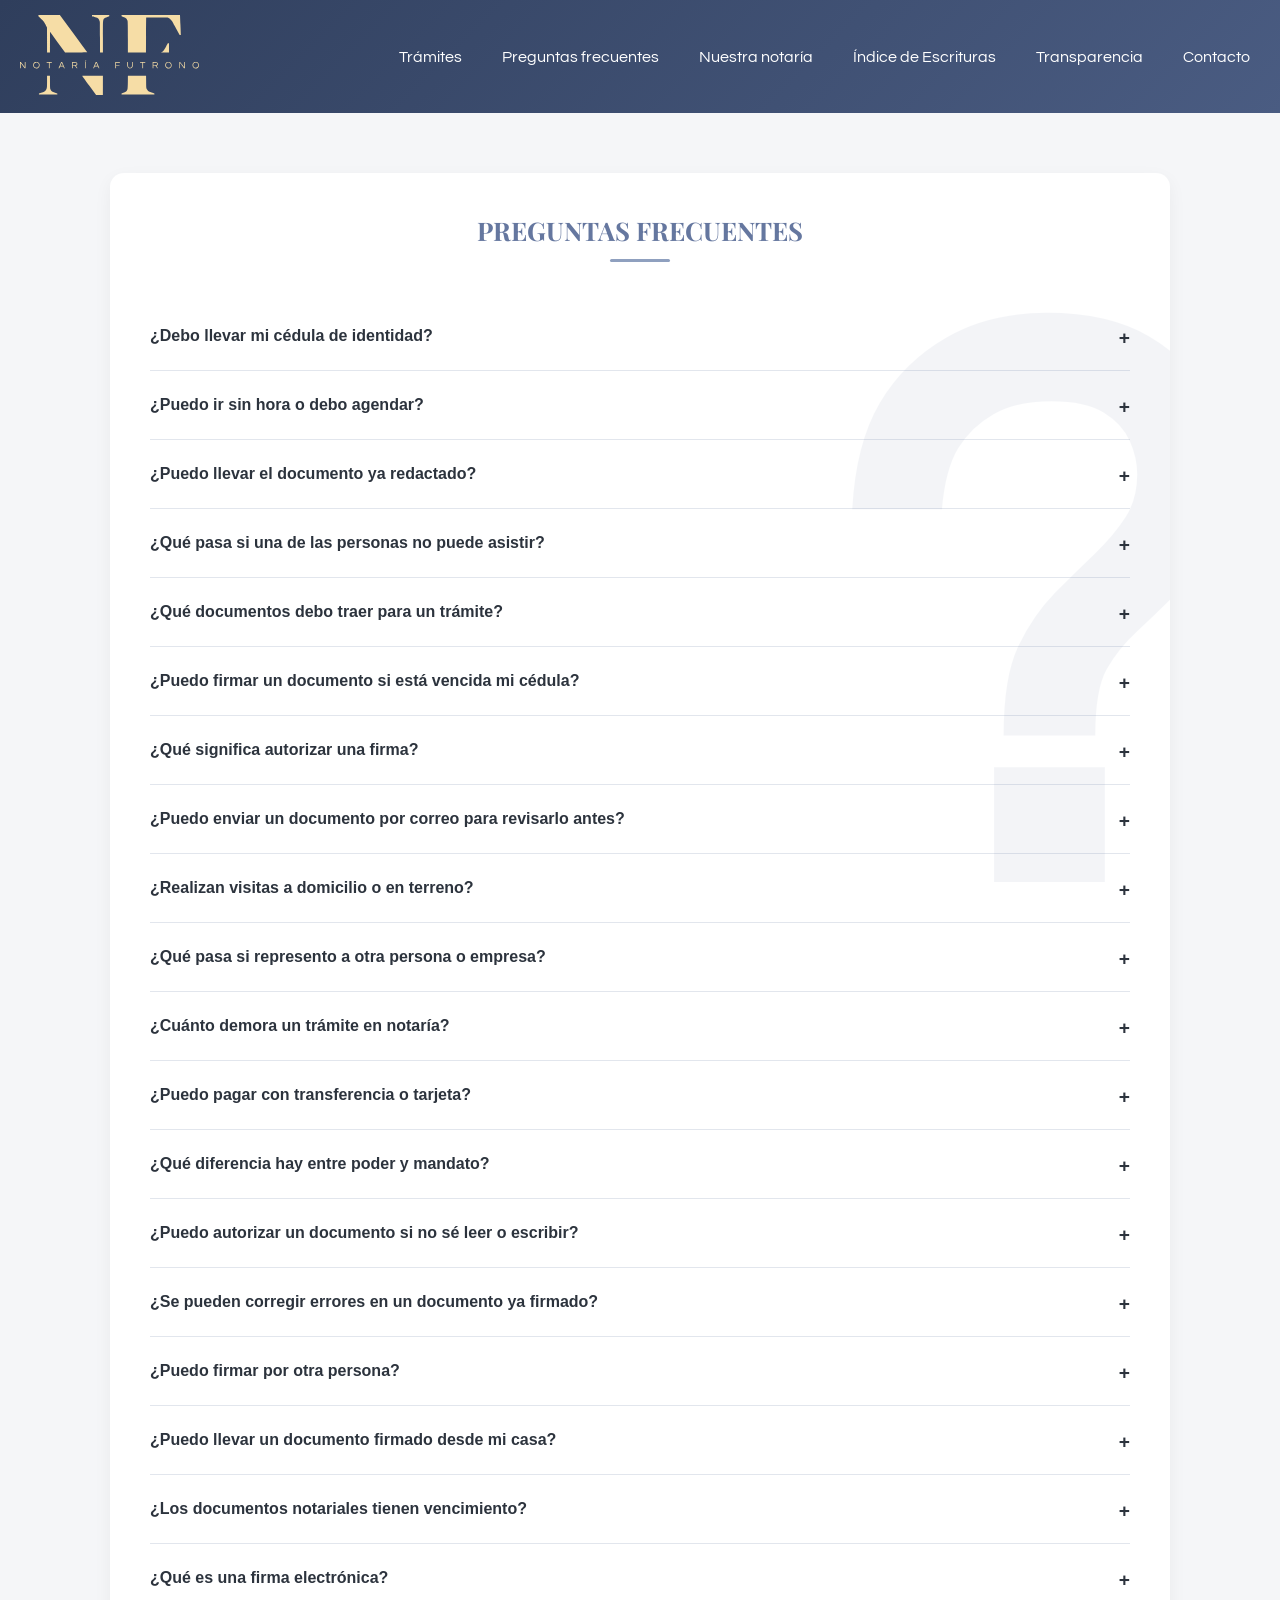
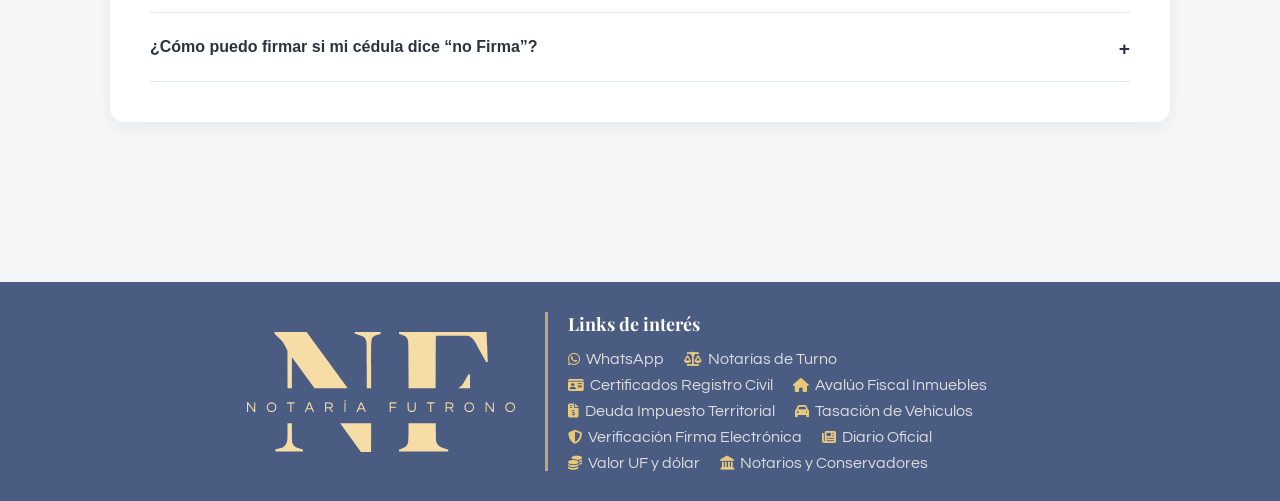
==== commit 4d591108: "3/8 17:44" ====
--- a/faq.html
+++ b/faq.html
@@ -40,6 +40,10 @@
 
                     <li class="nav-item">
                         <a href="notaria.html" class="nav-link">Nuestra notaría</a>
+                    </li>
+
+                    <li class="nav-item">
+                        <a href="transparencia-indices.html" class="nav-link">Índice de Escrituras</a>
                     </li>
 
                     <li class="nav-item">
--- a/styles.css
+++ b/styles.css
@@ -175,6 +175,10 @@
         display: none;
     }
 
+    .header-inner {
+        max-width: 1250px;
+    }
+
     .main-navigation {
         position: static;
         background: transparent;
@@ -187,7 +191,7 @@
     .nav-list {
         flex-direction: row;
         padding: 0;
-        gap: 25px;
+        gap: 20px;
     }
 
     /* Dropdown desktop animado */
@@ -425,8 +429,16 @@
         font-size: 0.9rem;
     }
 
+    .site-main {
+        padding: 30px 10px;
+    }
+
+    .content-wrapper {
+        padding: 0 10px;
+    }
+
     .section {
-        padding: 25px;
+        padding: 20px 12px;
     }
 
         .menu-toggle {
@@ -1258,12 +1270,20 @@
 
 /* Comportamiento responsivo de la tabla para celulares */
 @media (max-width: 600px) {
+    .table-wrapper {
+        background: transparent;
+        border: none;
+        box-shadow: none;
+        overflow: visible;
+    }
+
     .transparencia-table, 
     .transparencia-table tbody, 
     .transparencia-table tr, 
     .transparencia-table td {
         display: block;
         width: 100%;
+        box-sizing: border-box;
     }
     
     .transparencia-table thead {
@@ -1271,13 +1291,16 @@
     }
     
     .transparencia-table tr {
-        margin-bottom: 0px;
-        border-bottom: 2px solid var(--color-border);
-        padding: 10px 0;
+        margin-bottom: 16px;
+        border: 1px solid var(--color-border);
+        border-radius: 12px;
+        background: var(--color-white);
+        box-shadow: 0 4px 10px rgba(0, 0, 0, 0.03);
+        padding: 12px 6px;
     }
     
     .transparencia-table tr:last-child {
-        border-bottom: none;
+        margin-bottom: 0;
     }
     
     .transparencia-table td {
@@ -1285,19 +1308,33 @@
         justify-content: space-between;
         align-items: flex-start;
         gap: 15px;
-        padding: 10px 15px;
+        padding: 8px 12px;
         border-top: none;
         text-align: right;
+        font-size: 0.9rem;
     }
     
     .transparencia-table td::before {
         content: attr(data-label);
         font-weight: 600;
         color: var(--color-primary-dark);
-        font-size: 0.85rem;
+        font-size: 0.8rem;
         text-align: left;
         min-width: 110px; /* Ancho mínimo para la etiqueta de la izquierda */
         flex-shrink: 0; /* Evitar que se comprima la etiqueta */
+    }
+
+    /* Estilo apilado para celdas con textos largos en móviles */
+    .transparencia-table td.td-stack {
+        flex-direction: column;
+        align-items: flex-start;
+        text-align: left;
+        gap: 4px;
+    }
+
+    .transparencia-table td.td-stack::before {
+        min-width: auto;
+        margin-bottom: 2px;
     }
 }
 
@@ -1519,4 +1556,155 @@
     font-weight: 600;
     color: var(--color-text);
     margin-top: 2px;
+}
+
+/* Modal de Solicitud de Escrituras */
+.modal {
+    display: none; /* Oculto por defecto */
+    position: fixed;
+    z-index: 10000; /* Asegurar que quede sobre todo */
+    left: 0;
+    top: 0;
+    width: 100%;
+    height: 100%;
+    background: rgba(0, 0, 0, 0.55);
+    backdrop-filter: blur(4px); /* Difuminado premium */
+    align-items: center;
+    justify-content: center;
+    padding: 15px;
+}
+
+.modal.active {
+    display: flex; /* Mostrar como flex para centrar */
+}
+
+.modal-content {
+    background: var(--color-white);
+    padding: 30px;
+    border-radius: 16px;
+    width: 100%;
+    max-width: 500px;
+    box-shadow: 0 15px 35px rgba(0, 0, 0, 0.2);
+    position: relative;
+    max-height: 90vh;
+    overflow-y: auto;
+    animation: modalFadeIn 0.3s ease-out;
+}
+
+@keyframes modalFadeIn {
+    from {
+        transform: translateY(20px);
+        opacity: 0;
+    }
+    to {
+        transform: translateY(0);
+        opacity: 1;
+    }
+}
+
+.close-modal {
+    position: absolute;
+    right: 20px;
+    top: 15px;
+    font-size: 2rem;
+    cursor: pointer;
+    color: var(--color-text-light);
+    transition: color 0.2s;
+    font-weight: 300;
+}
+
+.close-modal:hover {
+    color: var(--color-primary-dark);
+}
+
+.modal-title {
+    font-family: "Playfair Display", serif;
+    font-size: 1.6rem;
+    color: var(--color-primary-dark);
+    margin-bottom: 8px;
+}
+
+.modal-subtitle {
+    font-size: 0.9rem;
+    color: var(--color-text-light);
+    margin-bottom: 20px;
+    line-height: 1.4;
+}
+
+.escritura-resumen {
+    background: var(--color-background);
+    border: 1px solid var(--color-border);
+    border-radius: 10px;
+    padding: 15px;
+    margin-bottom: 20px;
+    font-size: 0.92rem;
+}
+
+.escritura-resumen p {
+    margin: 0;
+    margin-bottom: 6px;
+    color: var(--color-text);
+}
+
+.escritura-resumen p:last-child {
+    margin-bottom: 0;
+}
+
+.form-group-modal {
+    display: flex;
+    flex-direction: column;
+    gap: 6px;
+    margin-bottom: 16px;
+    width: 100%;
+}
+
+.form-group-modal label {
+    font-size: 0.85rem;
+    font-weight: 600;
+    color: var(--color-text);
+}
+
+.form-group-modal input[type="text"],
+.form-group-modal input[type="email"],
+.form-group-modal input[type="tel"],
+.form-group-modal textarea {
+    height: 42px;
+    padding: 8px 12px;
+    border-radius: 8px;
+    border: 1px solid var(--color-border);
+    font-family: inherit;
+    font-size: 0.95rem;
+    width: 100%;
+}
+
+.form-group-modal textarea {
+    height: 80px;
+    resize: vertical;
+}
+
+.form-group-modal input:focus,
+.form-group-modal textarea:focus {
+    outline: none;
+    border-color: var(--color-primary);
+}
+
+.radio-group {
+    display: flex;
+    flex-direction: column;
+    gap: 8px;
+    margin-top: 4px;
+}
+
+.radio-label {
+    display: flex;
+    align-items: flex-start;
+    gap: 10px;
+    cursor: pointer;
+    font-size: 0.9rem;
+    font-weight: normal !important;
+}
+
+.radio-label input[type="radio"] {
+    margin-top: 3px;
+    flex-shrink: 0;
 }
